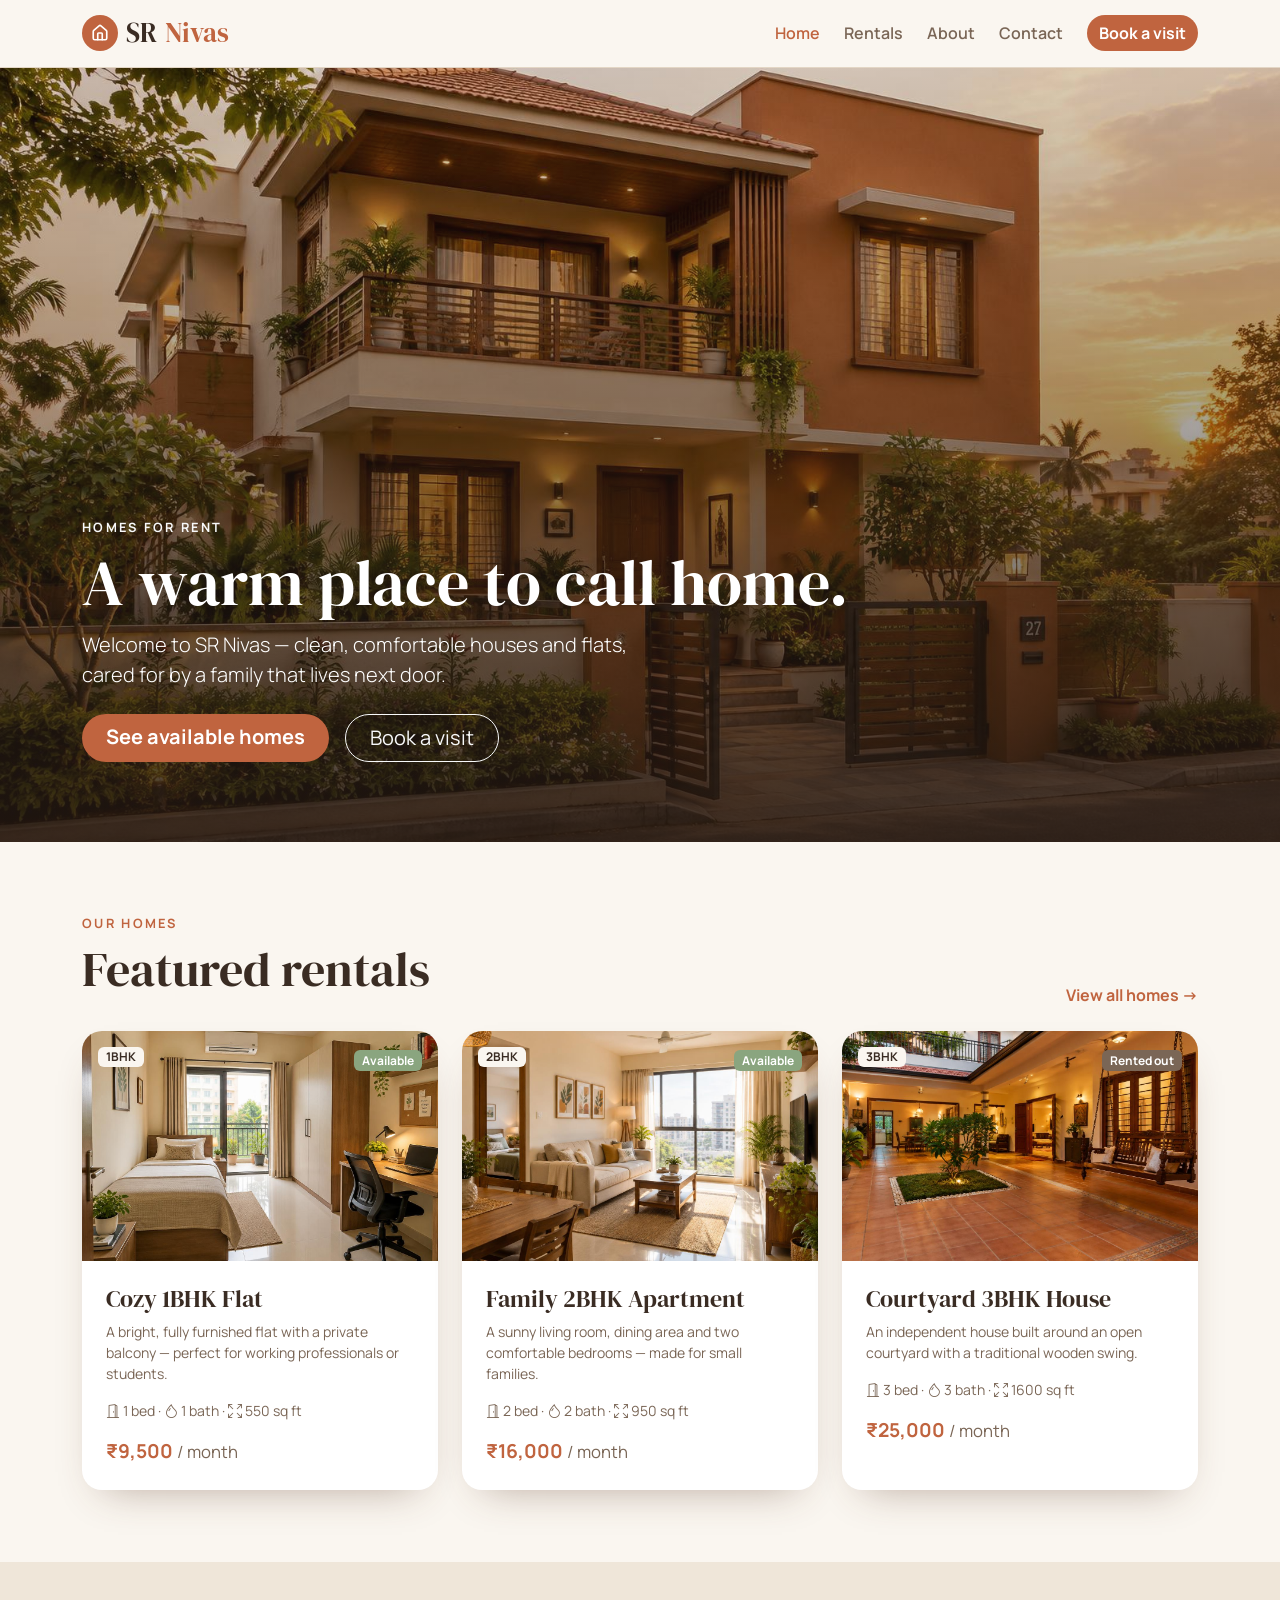
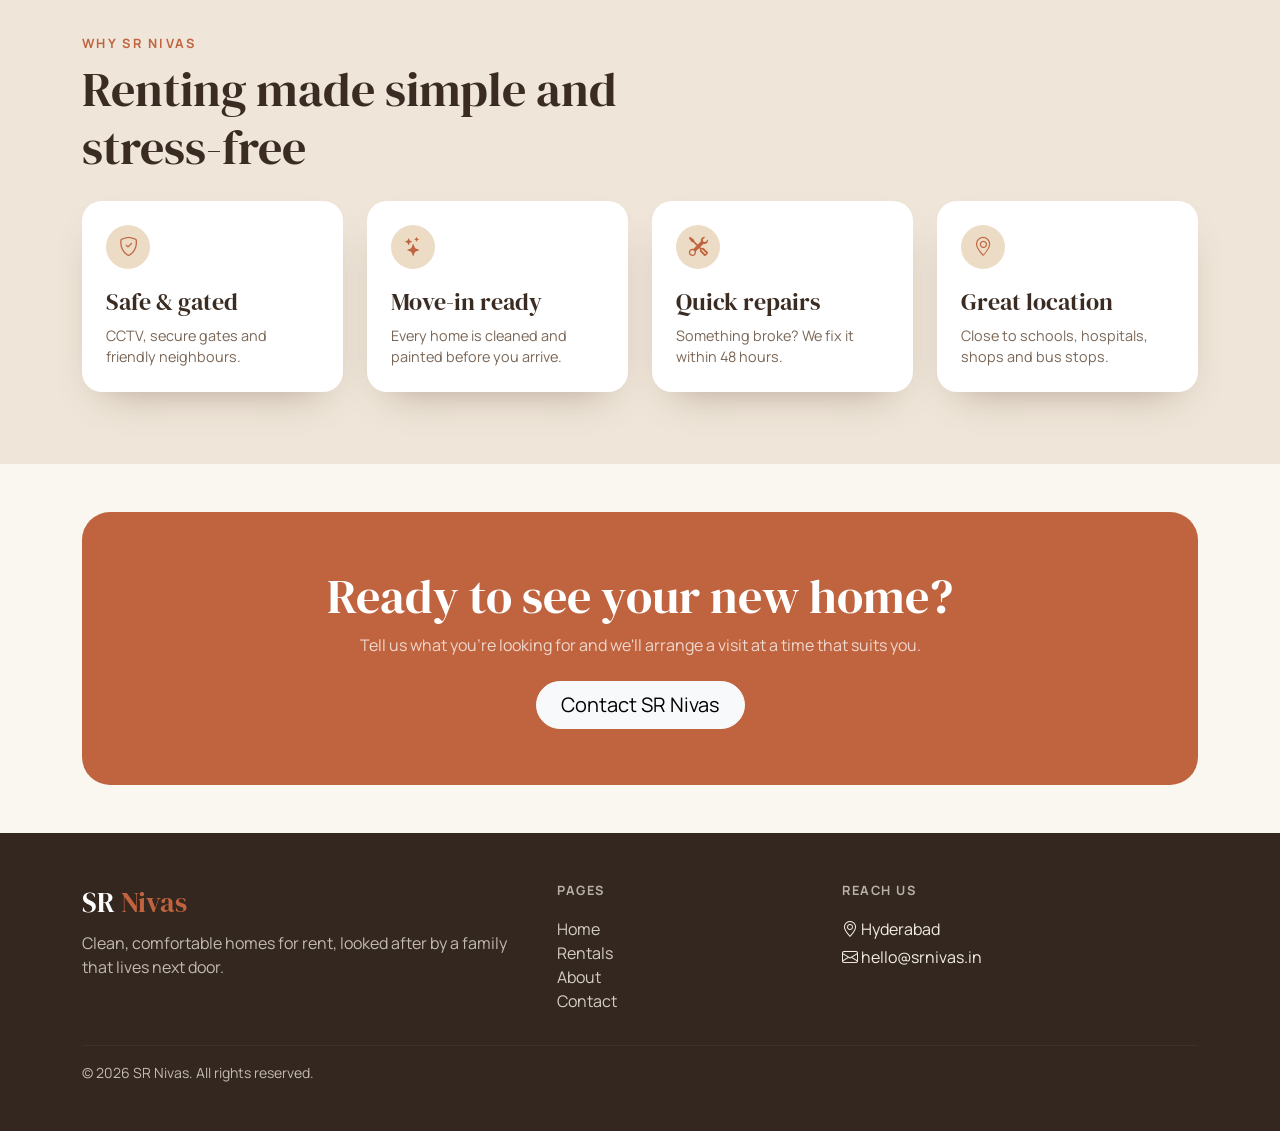
==== src/main/resources/static/index.html @ 3f167c66 "Initial Commit" ====
<!DOCTYPE html>
<html lang="en">
<head>
  <meta charset="UTF-8">
  <meta name="viewport" content="width=device-width, initial-scale=1">
  <title>SR Nivas — Comfortable Homes for Rent</title>
  <meta name="description" content="1BHK to 4BHK rental homes in Hyderabad that are clean, safe and well looked after.">
  <!-- Bootstrap CSS (ready-made styles: grid, buttons, cards, forms) -->
  <link rel="stylesheet" href="https://cdn.jsdelivr.net/npm/bootstrap@5.3.3/dist/css/bootstrap.min.css">
  <!-- Bootstrap Icons (small pictures like the map pin) -->
  <link rel="stylesheet" href="https://cdn.jsdelivr.net/npm/bootstrap-icons@1.11.3/font/bootstrap-icons.min.css">
  <!-- Google Fonts: DM Serif Display for headings, Manrope for text -->
  <link rel="preconnect" href="https://fonts.googleapis.com">
  <link rel="stylesheet" href="https://fonts.googleapis.com/css2?family=DM+Serif+Display&family=Manrope:wght@400;600;700&display=swap">
  <!-- Our own styles (colors and small changes) -->
  <link rel="stylesheet" href="css/style.css">
</head>
<body data-page="home">
  <!-- Top menu (Bootstrap navbar) -->
  <nav class="navbar navbar-expand-md sticky-top site-nav">	
		<div class="container">
		  <a class="navbar-brand brand d-inline-flex align-items-center gap-2" href="index.html">
		    <span class="brand-icon">
		      <svg xmlns="http://www.w3.org/2000/svg" width="18" height="18" viewBox="0 0 24 24" fill="none" stroke="#ffffff" stroke-width="2.2" stroke-linecap="round" stroke-linejoin="round">
		        <path d="M15 21v-8a1 1 0 0 0-1-1h-4a1 1 0 0 0-1 1v8"/>
		        <path d="M3 10a2 2 0 0 1 .709-1.528l7-5.999a2 2 0 0 1 2.582 0l7 5.999A2 2 0 0 1 21 10v9a2 2 0 0 1-2 2H5a2 2 0 0 1-2-2z"/>
		      </svg>
		    </span>
		    SR <span>Nivas</span>
		  </a>


      <button class="navbar-toggler" type="button" data-bs-toggle="collapse" data-bs-target="#menu" aria-label="Open menu">
        <span class="navbar-toggler-icon"></span>
      </button>
      <div class="collapse navbar-collapse" id="menu">
        <ul class="navbar-nav ms-auto gap-md-2">
          <li class="nav-item"><a class="nav-link active" href="index.html">Home</a></li>
          <li class="nav-item"><a class="nav-link" href="rentals.html">Rentals</a></li>
          <li class="nav-item"><a class="nav-link" href="about.html">About</a></li>
          <li class="nav-item"><a class="nav-link" href="contact.html">Contact</a></li>
        </ul>
        <a href="contact.html" class="btn btn-terra rounded-pill ms-md-3 mt-2 mt-md-0">Book a visit</a>
      </div>
    </div>
  </nav>

  <!-- Big welcome picture -->
  <header class="hero">
    <div class="container hero-content">
      <p class="eyebrow text-light">Homes for rent</p>
      <h1 class="display-3">A warm place to call home.</h1>
      <p class="lead col-lg-6">Welcome to SR Nivas — clean, comfortable houses and flats, cared for by a family that lives next door.</p>
      <div class="d-flex flex-wrap gap-3 mt-4">
        <a href="rentals.html" class="btn btn-terra btn-lg rounded-pill px-4">See available homes</a>
        <a href="contact.html" class="btn btn-outline-light btn-lg rounded-pill px-4">Book a visit</a>
      </div>
    </div>
  </header>

  <!-- Featured homes (JavaScript fills this box) -->
  <section class="container py-5 my-md-4">
    <div class="d-flex flex-wrap justify-content-between align-items-end gap-3 mb-4">
      <div>
        <p class="eyebrow">Our homes</p>
        <h2 class="display-5">Featured rentals</h2>
      </div>
      <a href="rentals.html" class="fw-bold text-terra">View all homes →</a>
    </div>
    <div class="row g-4" id="featured-list"></div>
  </section>

  <!-- Why choose us -->
  <section class="bg-sand py-5">
    <div class="container py-md-4">
      <p class="eyebrow">Why SR Nivas</p>
      <h2 class="display-5 col-lg-6 mb-4">Renting made simple and stress-free</h2>
      <div class="row g-4">
        <div class="col-sm-6 col-lg-3">
          <div class="reason-box">
            <span class="icon-circle"><i class="bi bi-shield-check"></i></span>
            <h3>Safe &amp; gated</h3>
            <p>CCTV, secure gates and friendly neighbours.</p>
          </div>
        </div>
        <div class="col-sm-6 col-lg-3">
          <div class="reason-box">
            <span class="icon-circle"><i class="bi bi-stars"></i></span>
            <h3>Move-in ready</h3>
            <p>Every home is cleaned and painted before you arrive.</p>
          </div>
        </div>
        <div class="col-sm-6 col-lg-3">
          <div class="reason-box">
            <span class="icon-circle"><i class="bi bi-tools"></i></span>
            <h3>Quick repairs</h3>
            <p>Something broke? We fix it within 48 hours.</p>
          </div>
        </div>
        <div class="col-sm-6 col-lg-3">
          <div class="reason-box">
            <span class="icon-circle"><i class="bi bi-geo-alt"></i></span>
            <h3>Great location</h3>
            <p>Close to schools, hospitals, shops and bus stops.</p>
          </div>
        </div>
      </div>
    </div>
  </section>

  <!-- Call to action -->
  <section class="container pt-5">
    <div class="cta-box text-center">
      <h2 class="display-5">Ready to see your new home?</h2>
      <p class="col-md-7 mx-auto opacity-75">Tell us what you're looking for and we'll arrange a visit at a time that suits you.</p>
      <a href="contact.html" class="btn btn-light btn-lg rounded-pill px-4 mt-2">Contact SR Nivas</a>
    </div>
  </section>

  <!-- Footer -->
  <footer class="site-footer mt-5">
    <div class="container py-5">
      <div class="row g-4">
        <div class="col-md-5">
          <p class="brand fs-3 mb-2">SR <span>Nivas</span></p>
          <p class="opacity-75">Clean, comfortable homes for rent, looked after by a family that lives next door.</p>
        </div>
        <div class="col-6 col-md-3">
          <p class="footer-title">Pages</p>
          <ul class="list-unstyled">
            <li><a href="index.html">Home</a></li>
            <li><a href="rentals.html">Rentals</a></li>
            <li><a href="about.html">About</a></li>
            <li><a href="contact.html">Contact</a></li>
          </ul>
        </div>
        <div class="col-6 col-md-4">
          <p class="footer-title">Reach us</p>
          <p class="mb-1"><i class="bi bi-geo-alt"></i> Hyderabad</p>
          <p><i class="bi bi-envelope"></i> hello@srnivas.in</p>
        </div>
      </div>
      <hr>
      <p class="small opacity-75 mb-0">© <span id="year"></span> SR Nivas. All rights reserved.</p>
    </div>
  </footer>

  <!-- Bootstrap JavaScript (makes the mobile menu open and close) -->
  <script src="https://cdn.jsdelivr.net/npm/bootstrap@5.3.3/dist/js/bootstrap.bundle.min.js"></script>
  <!-- Our own JavaScript: first the homes list, then the page code -->
  <script src="js/rentals.js"></script>
  <script src="js/main.js"></script>
</body>
</html>
---- src/main/resources/static/css/style.css ----
/* ============================================
   SR Nivas — our own styles
   Bootstrap gives the layout; this file adds
   the SR Nivas colors, fonts and small touches.
   ============================================ */

/* 1. Colors kept in one place (CSS variables).
      Change a color here and it changes everywhere. */
:root {
  --sand: #faf6f0;        /* page background */
  --sand-dark: #efe6d9;   /* light boxes */
  --beige: #ecdcc6;       /* icon circles */
  --terra: #c0643f;       /* main terracotta color */
  --terra-dark: #a5512f;  /* terracotta when hovered */
  --sage: #8aa57f;        /* soft green */
  --text: #3a2c23;        /* dark brown text */
  --text-soft: #7a6656;   /* lighter text */
  --deep: #33271f;        /* footer background */
  --line: #e3d6c5;        /* borders */
}

/* 2. Page basics */
body {
  background: var(--sand);
  color: var(--text);
  font-family: "Manrope", system-ui, sans-serif;
}

h1, h2, h3, .brand, .stat {
  font-family: "DM Serif Display", Georgia, serif;
  font-weight: 400;
}

a { color: inherit; }

/* 3. Small helper classes */
.text-terra { color: var(--terra); text-decoration: none; }
.text-terra:hover { text-decoration: underline; }
.text-soft { color: var(--text-soft); }
.bg-sand { background: var(--sand-dark); }
.shadow-lift { box-shadow: 0 26px 50px -24px rgba(165, 81, 47, 0.55); }

.eyebrow {
  font-size: 0.8rem;
  font-weight: 700;
  letter-spacing: 0.18em;
  text-transform: uppercase;
  color: var(--terra);
  margin-bottom: 0.5rem;
}

.label-small {
  font-size: 0.75rem;
  font-weight: 600;
  text-transform: uppercase;
  color: var(--text-soft);
  margin-bottom: 0;
}

/* 4. Our terracotta button */
.btn-terra {
  background: var(--terra);
  color: #fff;
  border: none;
  font-weight: 700;
}
.btn-terra:hover { background: var(--terra-dark); color: #fff; }

/* 5. Top menu */
.site-nav {
  background: rgba(250, 246, 240, 0.92);
  backdrop-filter: blur(8px);
  border-bottom: 1px solid var(--line);
}
.brand { font-size: 1.7rem; color: var(--text); }
.brand span { color: var(--terra); }
.brand-icon {
  width: 2.25rem;
  height: 2.25rem;
  border-radius: 50%;
  background: var(--terra);
  color: #ffffff;
  display: inline-flex;
  align-items: center;
  justify-content: center;
  font-size: 1rem;
}
.site-nav .nav-link { font-weight: 600; color: var(--text-soft); }
.site-nav .nav-link:hover,
.site-nav .nav-link.active { color: var(--terra); }

/* 6. Big welcome picture on the home page */
.hero {
  min-height: 86vh;
  display: flex;
  align-items: flex-end;
  color: #fff;
  /* dark see-through layer on top of the photo so the text is easy to read */
  background:
    linear-gradient(180deg, rgba(40, 28, 20, 0.15) 0%, rgba(40, 28, 20, 0.4) 45%, rgba(35, 24, 17, 0.85) 100%),
    url("../images/hero-home.jpg") center / cover no-repeat;
}
.hero-content { padding-bottom: 5rem; }
.hero .lead { opacity: 0.88; }

/* Gentle "rise up" animation for the hero text */
.hero-content > * { animation: rise 0.8s ease both; }
.hero-content > *:nth-child(2) { animation-delay: 0.12s; }
.hero-content > *:nth-child(3) { animation-delay: 0.24s; }
.hero-content > *:nth-child(4) { animation-delay: 0.36s; }
@keyframes rise {
  from { opacity: 0; transform: translateY(20px); }
  to   { opacity: 1; transform: translateY(0); }
}

/* 7. Home cards (made by JavaScript) */
.home-card {
  background: #fff;
  border: none;
  border-radius: 1.25rem;
  overflow: hidden;
  box-shadow: 0 18px 40px -22px rgba(90, 55, 35, 0.45);
  transition: transform 0.3s, box-shadow 0.3s;
  text-decoration: none;
  color: var(--text);
  height: 100%;
}
.home-card:hover {
  transform: translateY(-6px);
  box-shadow: 0 26px 50px -24px rgba(165, 81, 47, 0.55);
}
.home-card img { height: 230px; object-fit: cover; }
.home-card .price { color: var(--terra); font-weight: 700; font-size: 1.2rem; }

.badge-type { background: var(--sand); color: var(--text); font-weight: 700; }
.badge-free { background: var(--sage); color: #fff; }
.badge-taken { background: var(--text-soft); color: #fff; }

/* 8. Filter buttons on the Rentals page */
.btn-filter {
  border: 1px solid var(--line);
  background: #fff;
  border-radius: 50rem;
  font-weight: 600;
  padding: 0.45rem 1.2rem;
}
.btn-filter.active,
.btn-filter:hover { background: var(--terra); color: #fff; border-color: var(--terra); }

/* 9. "Why SR Nivas" boxes */
.reason-box {
  background: #fff;
  border-radius: 1.25rem;
  padding: 1.5rem;
  height: 100%;
  box-shadow: 0 18px 40px -22px rgba(90, 55, 35, 0.45);
}
.reason-box h3 { font-size: 1.5rem; margin-top: 1.2rem; }
.reason-box p { color: var(--text-soft); font-size: 0.9rem; margin: 0; }

.icon-circle {
  width: 44px;
  height: 44px;
  flex-shrink: 0;
  border-radius: 50%;
  background: var(--beige);
  color: var(--terra);
  display: inline-flex;
  align-items: center;
  justify-content: center;
  font-size: 1.2rem;
}

/* 10. Call to action box */
.cta-box {
  background: var(--terra);
  color: #fff;
  border-radius: 1.75rem;
  padding: 3.5rem 2rem;
}

/* 11. Home details page */
.detail-img { border-radius: 1.5rem; width: 100%; max-height: 480px; object-fit: cover; }
.fact {
  background: #fff;
  border-radius: 1rem;
  padding: 1rem;
  text-align: center;
  box-shadow: 0 18px 40px -22px rgba(90, 55, 35, 0.45);
}
.fact i { color: var(--terra); font-size: 1.3rem; }
.fact p { margin: 0; }
.amenity i { color: var(--sage); }
.rent-box {
  background: #fff;
  border-radius: 1.5rem;
  padding: 2rem;
  position: sticky;
  top: 90px;
  box-shadow: 0 26px 50px -24px rgba(165, 81, 47, 0.55);
}
.rent-box .big-price { font-family: "DM Serif Display", serif; font-size: 2.6rem; color: var(--terra); }

/* 12. About page numbers */
.stat { font-size: 2.4rem; color: var(--terra); margin-bottom: 0; }

/* 13. Contact form */
.form-box {
  background: #fff;
  border-radius: 1.75rem;
  padding: 2.5rem;
  box-shadow: 0 26px 50px -24px rgba(165, 81, 47, 0.55);
}
.form-control { background: var(--sand); border-color: var(--line); padding: 0.7rem 0.9rem; }
.form-control:focus { border-color: var(--terra); box-shadow: 0 0 0 0.2rem rgba(192, 100, 63, 0.2); }
.form-label { font-weight: 600; }
.thank-icon { font-size: 3.5rem; color: var(--sage); }

/* 14. Footer */
.site-footer { background: var(--deep); color: #f3ede4; }
.site-footer .brand { color: #fff; }
.footer-title { font-weight: 700; text-transform: uppercase; font-size: 0.8rem; letter-spacing: 0.12em; opacity: 0.7; }
.site-footer a { color: #f3ede4; text-decoration: none; opacity: 0.85; }
.site-footer a:hover { opacity: 1; text-decoration: underline; }
.site-footer hr { border-color: rgba(255, 255, 255, 0.2); }
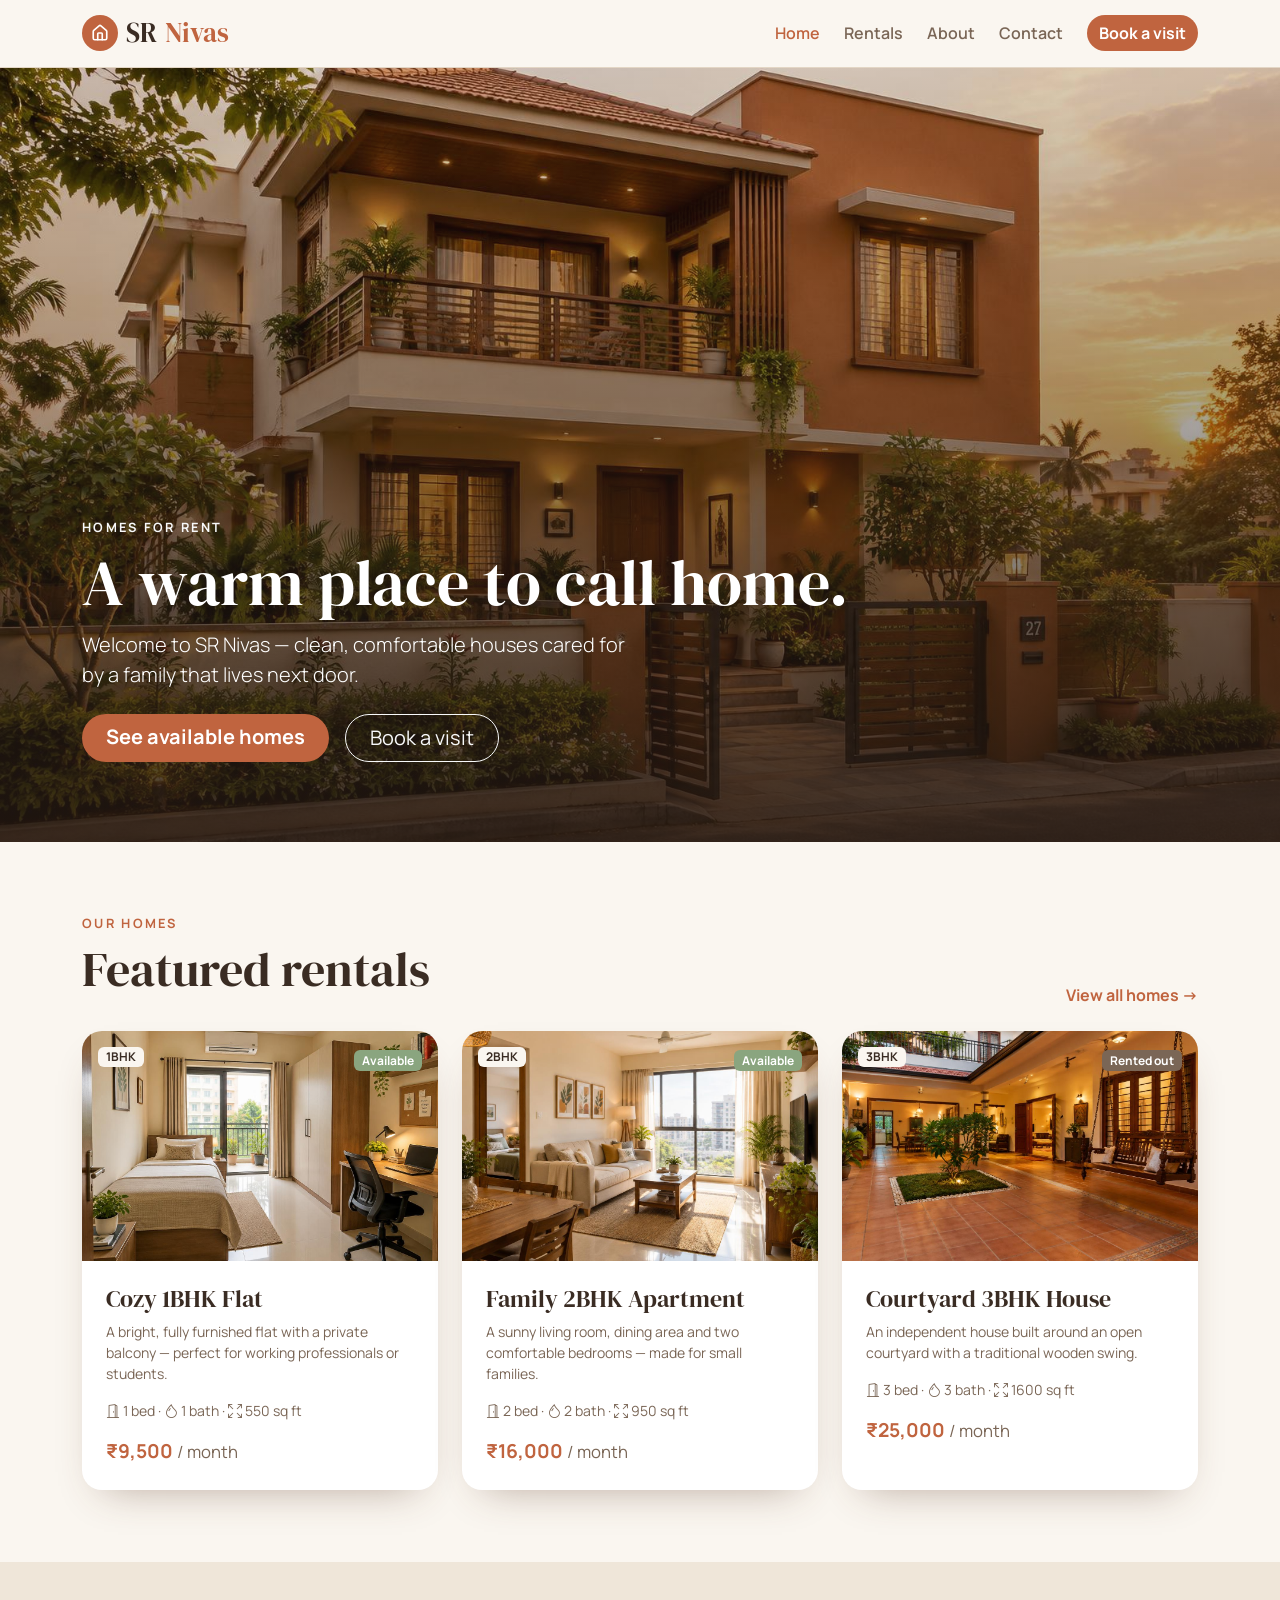
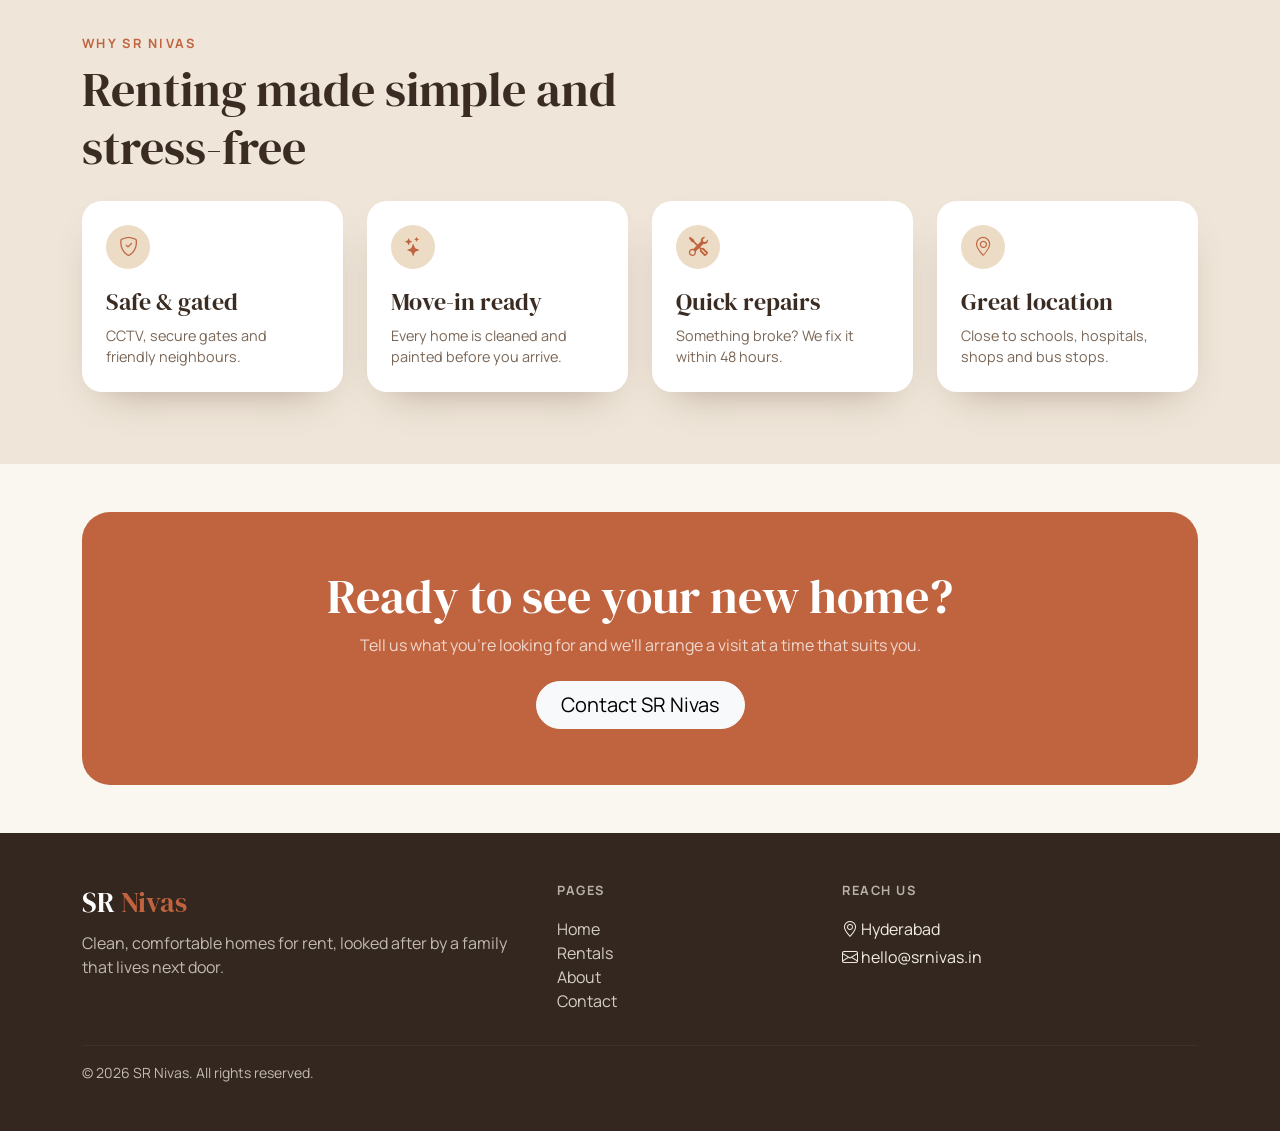
==== commit 7579827f: "Logo change" ====
--- a/src/main/resources/static/index.html
+++ b/src/main/resources/static/index.html
@@ -50,7 +50,7 @@
     <div class="container hero-content">
       <p class="eyebrow text-light">Homes for rent</p>
       <h1 class="display-3">A warm place to call home.</h1>
-      <p class="lead col-lg-6">Welcome to SR Nivas — clean, comfortable houses and flats, cared for by a family that lives next door.</p>
+      <p class="lead col-lg-6">Welcome to SR Nivas — clean, comfortable houses cared for by a family that lives next door.</p>
       <div class="d-flex flex-wrap gap-3 mt-4">
         <a href="rentals.html" class="btn btn-terra btn-lg rounded-pill px-4">See available homes</a>
         <a href="contact.html" class="btn btn-outline-light btn-lg rounded-pill px-4">Book a visit</a>
